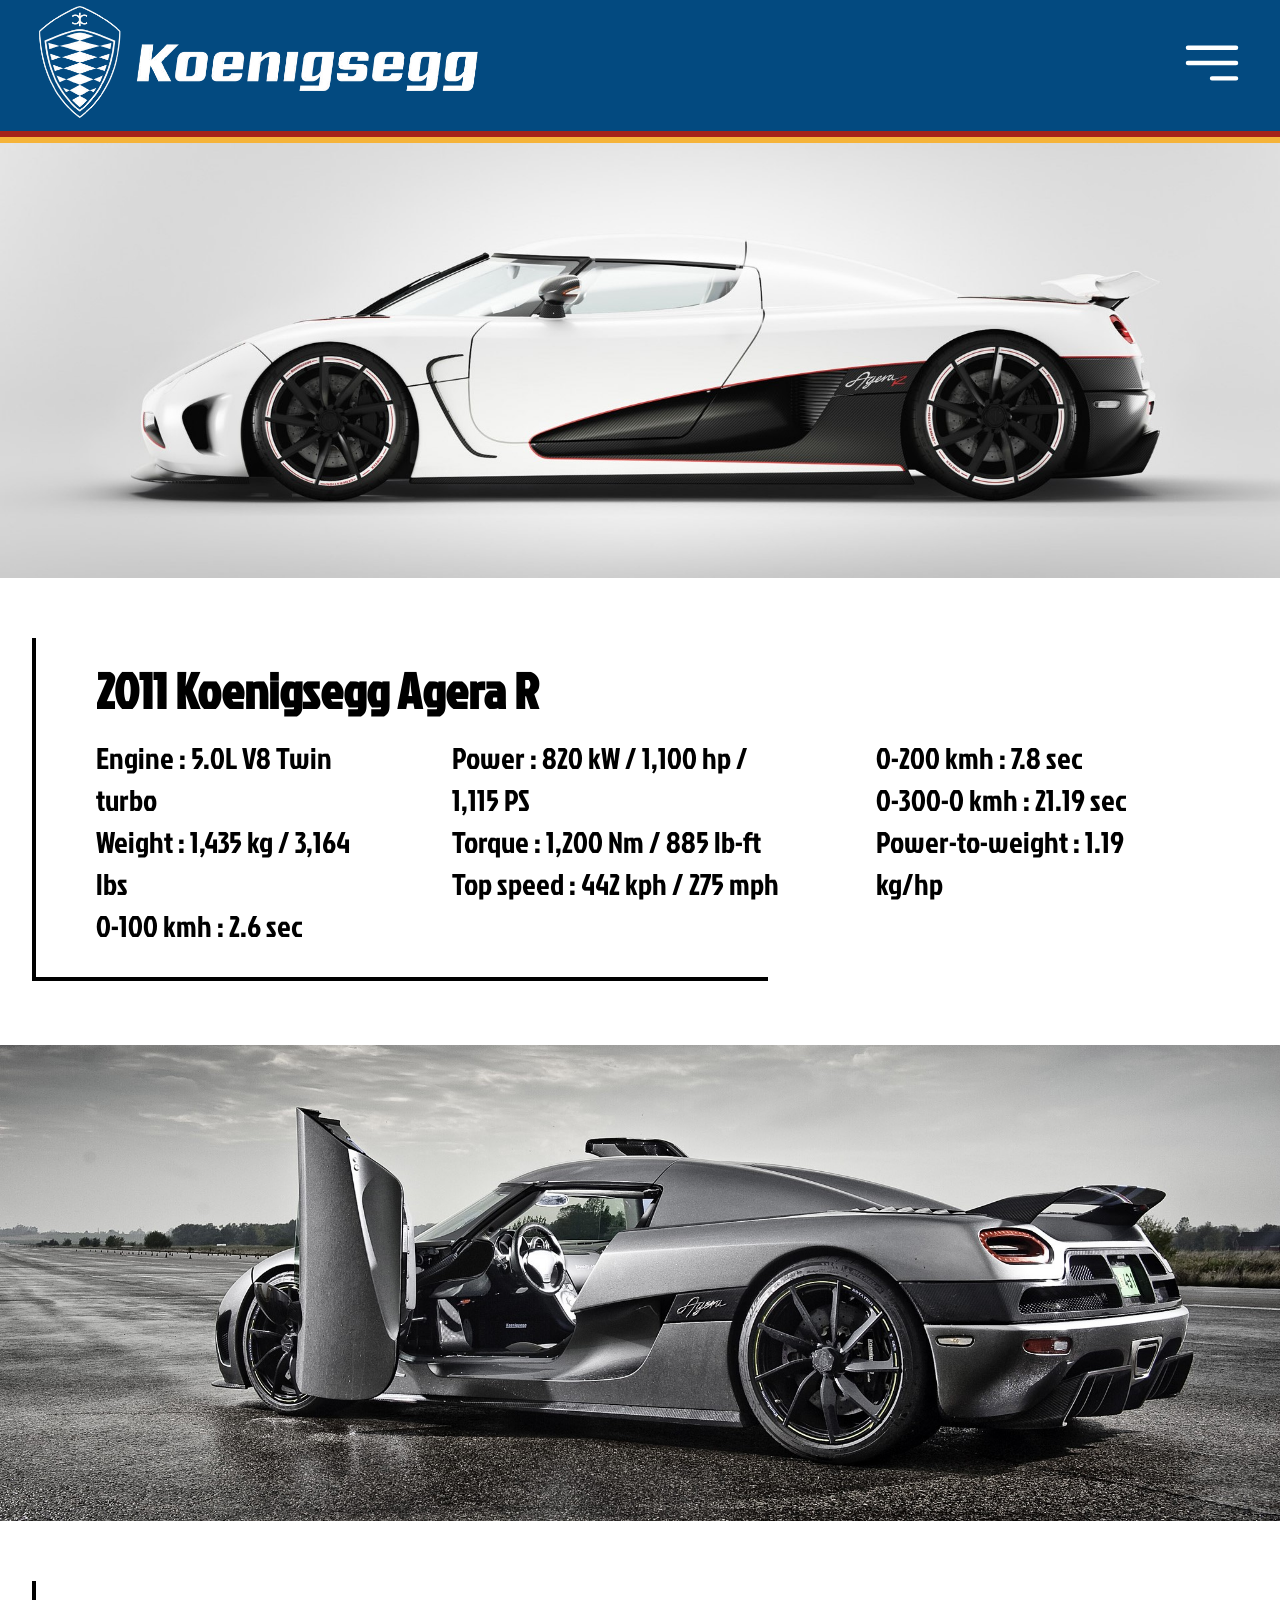
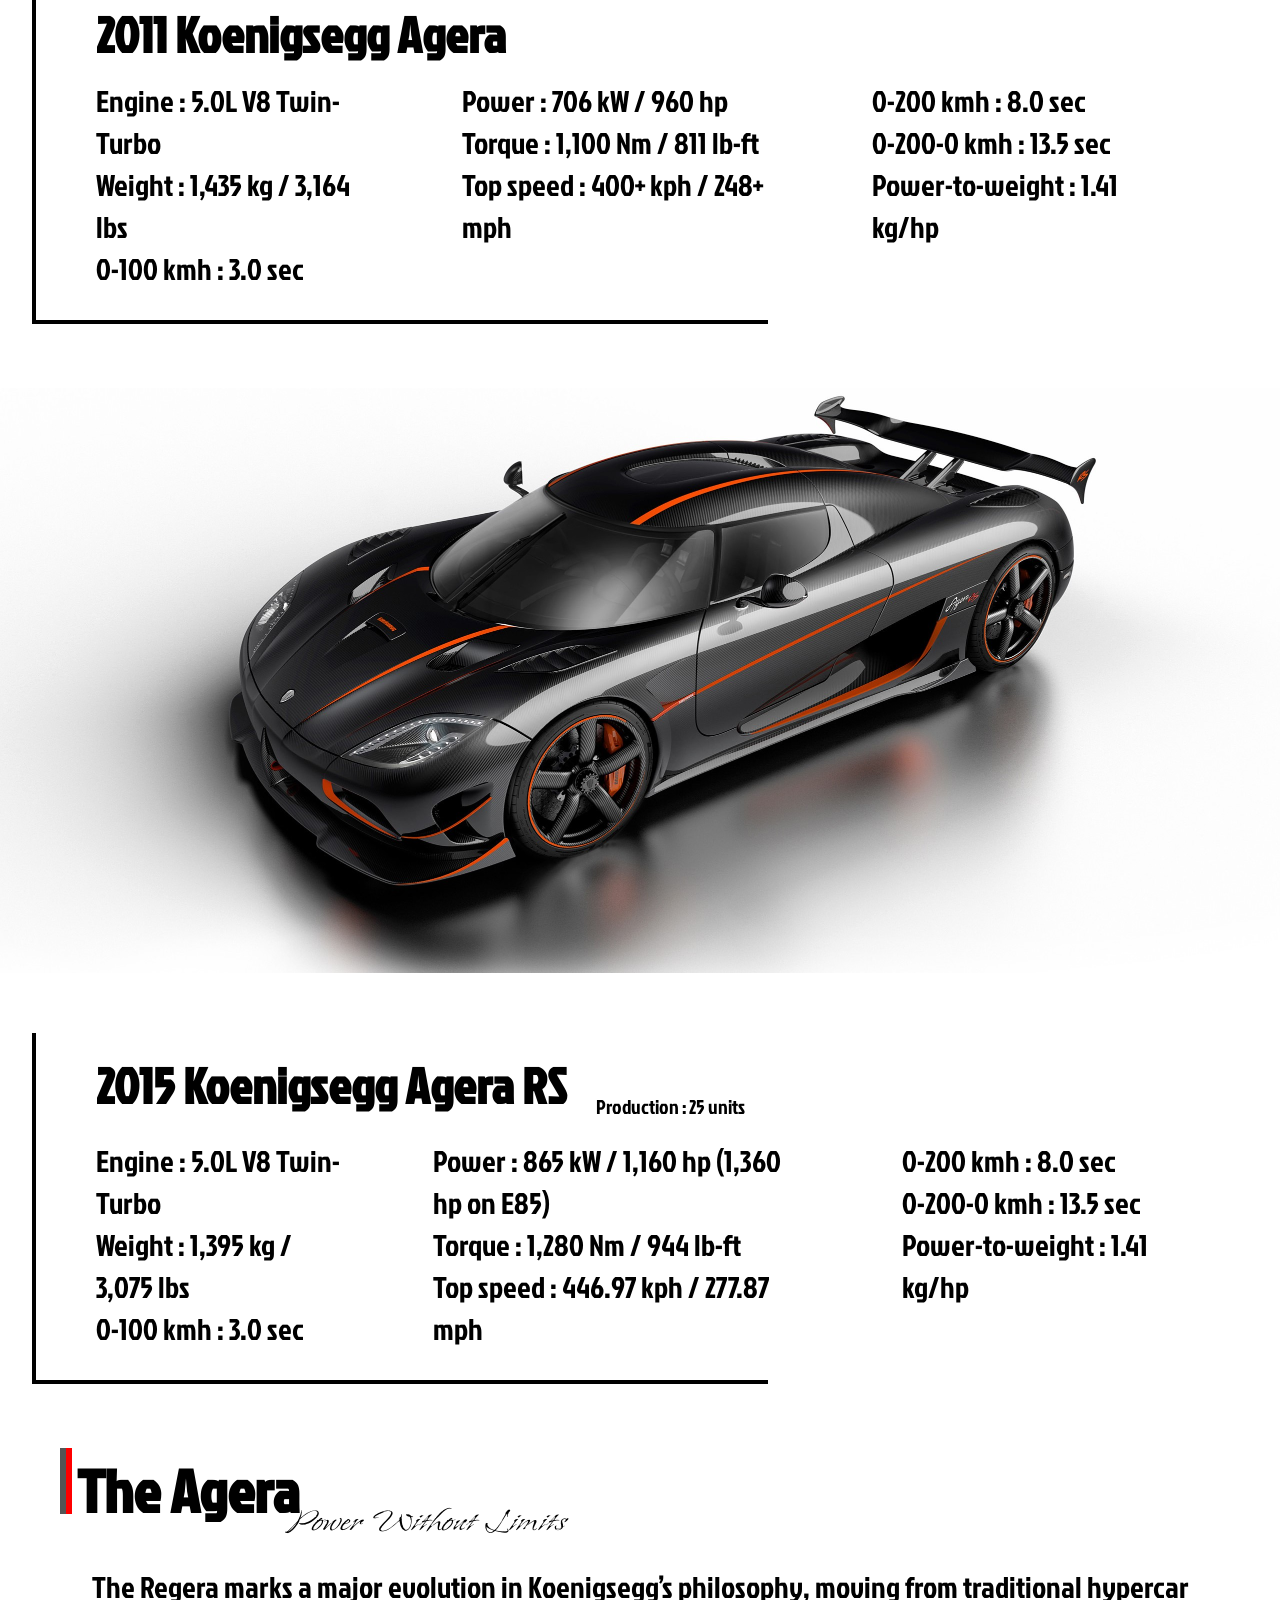
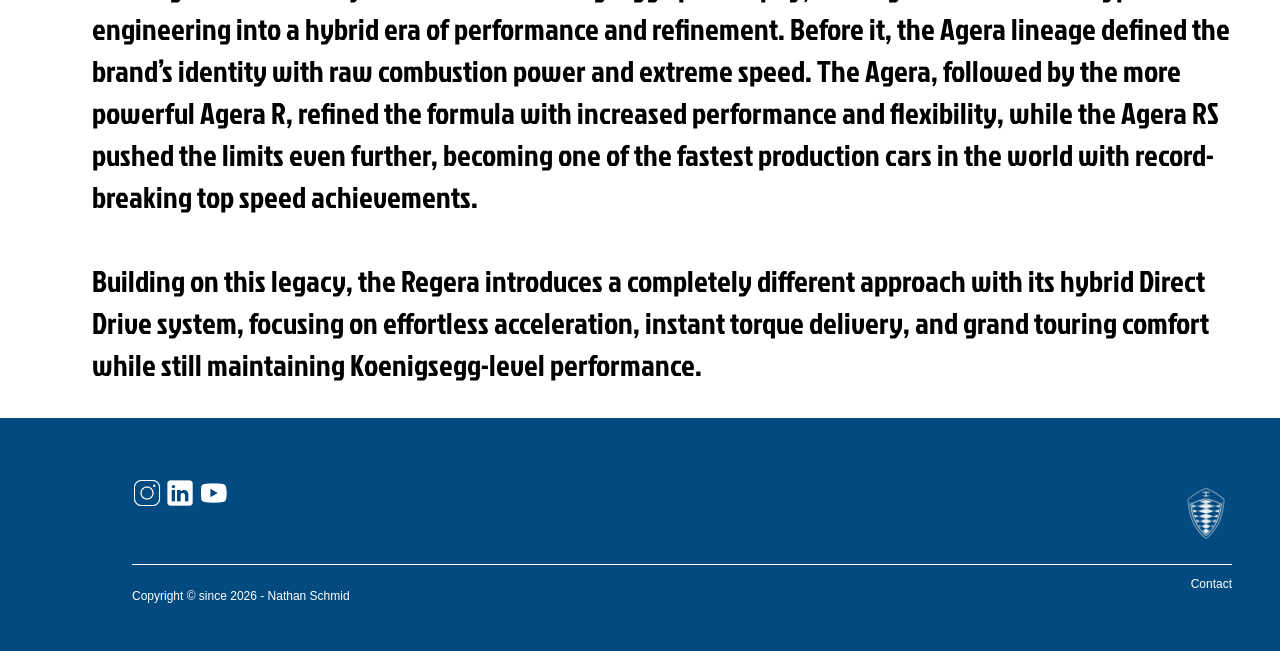
==== agera.html @ d0a0f9b4 "code (html) image change" ====
<!DOCTYPE html>
<html lang="en">
<head>
    <meta charset="UTF-8">
    <meta name="viewport" content="width=device-width, initial-scale=1.0">
    <link rel="stylesheet" href="media/style.css">
    <link href="https://fonts.googleapis.com/css2?family=Jockey+One&display=swap" rel="stylesheet">
    <link href="https://fonts.googleapis.com/css2?family=Island+Moments&display=swap" rel="stylesheet">
    <title>Agera</title>
</head>
<body>
     <header>
    <a href="index.html"><img src="media/img/koenigsegg.png" alt="logo koenigsegg" width="500"></a>
        

        <button popovertarget="menu">
            <svg xmlns="http://www.w3.org/2000/svg" viewBox="0 0 24 24" fill="currentColor" class="size-6">
                <path fill-rule="evenodd" d="M3 6.75A.75.75 0 0 1 3.75 6h16.5a.75.75 0 0 1 0 1.5H3.75A.75.75 0 0 1 3 6.75ZM3 12a.75.75 0 0 1 .75-.75h16.5a.75.75 0 0 1 0 1.5H3.75A.75.75 0 0 1 3 12Zm8.25 5.25a.75.75 0 0 1 .75-.75h8.25a.75.75 0 0 1 0 1.5H12a.75.75 0 0 1-.75-.75Z" clip-rule="evenodd" />
            </svg>
        </button>
        
        <nav popover role="menu" id="menu">
            <button popovertarget="menu" popovertargetaction="hide">
                <svg xmlns="http://w3.org" viewBox="0 0 24 24" width="24" height="24">
                    <path d="M18 6L6 18M6 6l12 12" stroke="white" stroke-width="2" stroke-linecap="round" stroke-linejoin="round"/>
                </svg>

            </button>

            <div>
                <ul class="avantderoulant">
                    <li><a href="index.html">Home</a></li>
                </ul>

                <input type="checkbox" id="check-menu" class="check-menu">
                <label for="check-menu" class="label-menu"> Cars ▼</label>

                <ul class="sous-menu">
                    <li><a class="car" href="jesko.html">Jesko</a></li>
                    <li><a class="car" href="agera.html">Agera</a></li>
                    <li><a class="car" href="regera.html">Regera</a></li>
                    <li><a class="car" href="one1.html">One:1</a></li>
                    <li><a class="car" href="sadairsSpear.html">Sadairs Spear</a></li>
                </ul>
                <ul class="apresderoulant">
                    <li><a href="3">The brand</a></li>
                    <li><a href="contact.html">About us</a></li>
                </ul>
            </div>
           
        </nav>
        <div class="rouge"></div>
        <div class="jaunne"></div>
    </header>

    <main>

    <img src="media/img/2011-Koenigsegg-Agera-R-003-1080.jpg" alt="2011-Koenigsegg-Agera-R" width="100%">

            <div class="description">
                <section class="traits">
                    <div class="traitcoter"></div>
                        <div>
                            <h1>2011 Koenigsegg Agera R</h1>
                            <div class="text">
                                <p>
                                    Engine : 5.0L V8 Twin turbo <br>
                                    Weight : 1,435 kg / 3,164 lbs <br>
                                    0-100 kmh : 2.6 sec
                                </p>
                                <p>
                                    Power : 820 kW / 1,100 hp / 1,115 PS <br>
                                    Torque : 1,200 Nm / 885 lb-ft <br>
                                    Top speed :  442 kph / 275 mph
                                </p>
                                <p>
                                    0-200 kmh : 7.8 sec <br>
                                    0-300-0 kmh : 21.19 sec <br>
                                    Power-to-weight : 1.19 kg/hp
                                </p>
                            </div>
                        </div>
                </section>
                <div class="trait"></div>
            </div>
        <img src="media/img/2011-Koenigsegg-Agera-004-1536.jpg" alt="2011 Koenigsegg Agera" width="100%">
            <div class="description">
                <section class="traits">
                    <div class="traitcoter"></div>
                        <div>
                            <h1>2011 Koenigsegg Agera</h1>
                            <div class="text">
                                <p>
                                    Engine : 5.0L V8 Twin-Turbo <br>
                                    Weight : 1,435 kg / 3,164 lbs <br>
                                    0-100 kmh : 3.0 sec
                                </p>
                                <p>
                                    Power : 706 kW / 960 hp <br>
                                    Torque : 1,100 Nm / 811 lb-ft <br>
                                    Top speed :  400+ kph / 248+ mph
                                </p>
                                <p>
                                    0-200 kmh : 8.0 sec <br>
                                    0-200-0 kmh : 13.5 sec <br>
                                    Power-to-weight : 1.41 kg/hp
                                </p>
                            </div>
                        </div>
                </section>
                <div class="trait"></div>
            </div>

            <img src="media/img/2015-Koenigsegg-Agera-RS-001-1600.jpg" alt="2015 Koenigsegg Agera RS" width="100%">
            <div class="description">
                <section class="traits">
                    <div class="traitcoter"></div>
                        <div>
                            <h1>2015 Koenigsegg Agera RS</h1>
                            <p class="aprestitre" id="ageraapres">Production : 25 units</p>
                            <div class="text">
                                <p>
                                    Engine : 5.0L V8 Twin-Turbo <br>
                                    Weight : 1,395 kg / 3,075 lbs <br>
                                    0-100 kmh : 3.0 sec
                                </p>
                                <p>
                                    Power : 865 kW / 1,160 hp (1,360 hp on E85) <br>
                                    Torque : 1,280 Nm / 944 lb-ft <br>
                                    Top speed :  446.97 kph / 277.87 mph
                                </p>
                                <p>
                                    0-200 kmh : 8.0 sec <br>
                                    0-200-0 kmh : 13.5 sec <br>
                                    Power-to-weight : 1.41 kg/hp
                                </p>
                            </div>
                        </div>
                </section>
                <div class="trait"></div>
            </div>  
    </main>

    <h1 class="titrebas">
    <div class="traitfin" id="noir"></div>
    <div class="traitfin" id="rouge"></div>
        The Agera
    </h1>

    <p class="soustitre" id="sousagera">Power Without Limits</p>
    
    <div class="description">
        <p class="text">
            The Regera marks a major evolution in Koenigsegg’s philosophy, moving from traditional hypercar engineering 
            into a hybrid era of performance and refinement. Before it, the Agera lineage defined the brand’s identity 
            with raw combustion power and extreme speed. The Agera, followed by the more powerful Agera R, refined the 
            formula with increased performance and flexibility, while the Agera RS pushed the limits even further, 
            becoming one of the fastest production cars in the world with record-breaking top speed achievements.

            <br><br>

            Building on this legacy, the Regera introduces a completely different approach with its hybrid Direct Drive 
            system, focusing on effortless acceleration, instant torque delivery, and grand touring comfort while still 
            maintaining Koenigsegg-level performance.
        </p>
    </div>

      <footer>       
        <div class="logofooter">
            <div>
                <a href="https://www.instagram.com/nthn.aa_?igsh=MWwzcHpuMXV5NW5lZg%3D%3D&utm_source=qr"><img src="media/img/instagram.png" alt="instagram" width="30"></a>
                <a href="https://www.linkedin.com/in/nathan-schmid-5030b23a5?utm_source=share&utm_campaign=share_via&utm_content=profile&utm_medium"><img src="media/img/linkedin.png" alt="linkedin" width="30"></a>
                <a href="https://www.youtube.com/@mamanyo-m2x"><img src="media/img/youtube.png" alt="youtube" width="30"></a>
            </div>
            <a href="index.html"><img src="media/img/Koenigsegg-Logo.png" alt="logokoenigsegg" width="100"></a>
        </div>
        <div class="trait"></div>
        <div class="basfooter">
            <p>Copyright © since 2026 - Nathan Schmid</p>
            <a href="contact.html">Contact</a>
        </div>
    </footer>
</body>
</html>
---- media/style.css ----
body{
    margin: 0;
}
header{
    background-color: rgb(3, 74, 128) ;
}

.rouge{
    background-color: rgb(166, 35, 25);
    padding: 0.2em;
}
.jaunne{
    background-color: rgb(245, 179, 57);
    padding: 0.2em;
}

/* menu déroulant */
.check-menu{
display: none;
}

.avantderoulant{
        margin-bottom: 0;
}

.label-menu{
    display: inline-block;
    margin-left: 1.6em;
    color: white;
    cursor: pointer;
    font-size: 1.5rem;
    text-decoration: none;
    color: white;
}

.sous-menu{
    display: none;
    list-style: none;
    padding: 0;
    margin-top: 0;
    margin-left:2.5em ;
    margin-bottom: 0;
}

.check-menu:checked ~ .sous-menu {
  display: block;
}

.apresderoulant{
    margin-top: 0;
}

/* menu burger */
button{
    background: none;
    border: none;
    float: right;
    margin: 2em;
    cursor: pointer;

    svg{
        color: white;
        width: 70px;
        height: 70px;
    }
}

nav{
    font-family: Arial, Helvetica, sans-serif;
    width: 10%;
    left: auto;
    bottom: auto;
    background-color: rgb(3, 74, 128) ;
    border: none;
    height: 100vh;
    translate: 100% 0 ;
    transition: translate 0.5s, display 0.5s ease-out allow-discrete;

    &:popover-open{
        translate: 0 0;

        @starting-style{
            translate: 100% 0;
        }
    }

    ul{
        list-style-type: none;
        margin-top: 7em; ;

        li{
            padding: .5em 0;

            a{
                font-size: 1.5rem;
                text-decoration: none;
                color: white;
            }
            .car{
                font-size: 15px;
            }
        }
    }
}

/* partie description des voitures */

.description{
margin: 2em;
border-radius: 1em;
font-family: 'Jockey One', sans-serif ;
    
    .traits{
        display: flex;
    }
    .trait{
        padding: 2px;
        background-color: black;
        margin-bottom: 4em;
        margin-right: 30em;
    }
    .traitcoter{
        background-color: black;
        padding: 2px;
        margin-top: 1.5em;
    }
    h1{
        font-size: 50px;
        margin-left: 1.2em;
    }
    .aprestitre{
        margin-top: -3.5em;
        padding-bottom: 1.5em;
        font-size: 20px;
    }
    #ageraapres{
        padding-left: 28em;
    }
    #regeraapres{
    padding-left: 27em;
    }
    #sadairapres{
    padding-left: 32em;
    }
    #oneapres{
        padding-left: 25em;
    }
    .text{
        font-size:30px;
        margin-top: -2em;
        margin-left: 2em;
        display: flex;
        p{
            margin-right: 3em;
        }
    }
}
.titrebas{
    font-family: 'Jockey One', sans-serif ;
    font-size: 60px;
    margin-left: 1em;
    display: flex;

    .traitfin{
        padding: 3px;
        margin-bottom: 0.3em;
    }

    #jaunne{
        background-color: rgb(250, 213, 100);
    }
    
    #bleu{
        background-color: rgb(11, 116, 207);
        margin-right: 5px;
    }
    #noir{
        background-color: rgb(85, 85, 85);
    }
    #rouge{
        background-color: red;
        margin-right: 5px;
    }
    #bleuclair{
    background-color: #1c407a; 
    }
    #gris{
        background-color: #d8d8d8;
        margin-right: 5px;
    }
    #brun{
        background-color: #5A2E1F;
    }
    #orange{
        background-color: rgb(255, 126, 20);
    }
}
.soustitre{
    font-family: 'Island Moments', cursive;
    font-size: 40px;
    font-style: italic;
    margin-top: -1.8em;
    padding-bottom: 1em;
}
#sousjesko{
    margin-left: 6.8em;
}
#sousagera{
    margin-left: 7.2em;
}
#sousregera{
    margin-left: 7.9em;
}
#soussadair{
    margin-left: 11.45em;
}
#sousone{
    margin-left: 7em;
}


/* footer */

footer{
    background-color: rgb(3, 74, 128) ;
    color: white;
    font-family: Arial, Helvetica, sans-serif;
    font-size: 12px;
    padding-bottom: 3em;
    
    .logofooter{
        display: flex;
        justify-content: space-between;
        padding: 1em;
        margin-left: 10em;
        margin-right: 1em;
        padding-top: 5em;
    }

    .trait{
        background-color: white;
        padding: 0.5px;
        margin-left: 11em;
        margin-right: 4em;
        margin-bottom: 1em;
    }
    .basfooter{
        display: flex;
        justify-content: space-between;
        margin-left: 11em;
        margin-right: 4em;
        a{
            text-decoration: none;
            color: white;
        }
    }
}

/* responsive pour le header et le footer */

@media (max-width:393px ){

    header{
        img{
            width: 50%;
        }
    }
    button{
    margin: 1em;
    svg{
        width: 30px;
        height: 30px;
    }
    }

    .rouge{
    padding: 0.1em;
    }
    .jaunne{
    padding: 0.1em;
    }  

    nav{
        width: 50%;
        height: 100%;
        text-align: start;
        ul{
            margin-top: 1em; ;

            li{
                padding: 0em;

                a{
                    font-size: 20px;
                }
                .car{
                    font-size: 13px;
                }
            }
        }
    }

    footer{
    font-size: 12px;
    padding-bottom: 1em;
    .logofooter{

        padding: 1em;
        margin-left: 2em;
        margin-right: 0em;
        padding-top: 2em;
    }
    .trait{
        padding: 0.5px;
        margin-left: 3em;
        margin-right: 3em;
        margin-bottom: 1em;
    }
    .basfooter{
        margin-left: 3em;
        margin-right: 3em;
    }
    }   
}

/* responsive pour la partie voitures */

@media (max-width:393px ){


    .description{
        margin: 1em;
        border-radius: 1em;
            .traits{
                display: flex;
            }
            .trait{
                padding: 0px;
                margin-bottom: 2em;
                margin-right: 1em;
            }
            .traitcoter{
                background-color: rgb(0, 0, 0);
                padding: 0px;
            }
            h1{
                font-size: 15px;
                margin-left: 1.2em;
                margin-bottom: 0;
            }
            .aprestitre{
                padding-left: 15em;
                margin-top: -1.6em;
                padding-bottom: 1.5em;
                font-size: 11px;
            }
            #ageraapres{
                padding-left: 16em;
            }
            #regeraapres{
                padding-left: 15em;
            }
            #sadairapres{
                padding-left: 18em;
            }
            #oneapres{
                padding-left: 15em;
            }
            .text{
                font-size:12px;
                margin-top: 0em;
                margin-left: 0em;
                display: flex;
                flex-direction: column;
                p{
                    margin-right: 0em;
                    padding-left: 1.4em;
                    margin-bottom: 0em;
                }
            }
    }

    .titrebas{
        font-size: 25px;
        margin-left: 1em;
        display: flex;

        .jaunne{
            background-color: rgb(250, 213, 100);
            padding: 3px;
            margin-bottom: 0.3em;
        }
        
        .bleu{
            padding: 3px;
            background-color: rgb(11, 116, 207);
            margin-right: 5px;
            margin-bottom: 0.3em;
        }
    }
    .soustitre{
        font-family: 'Island Moments', cursive;
        font-size: 20px;
        margin-left: 6.7em;
        margin-top: -1.7em;
        padding-bottom: 0em;
    }
    #sousjesko{
    margin-left: 6.2em;
    }
    #sousagera{
        margin-left: 6.6em;
    }
    #sousregera{
        margin-left: 7.3em;
    }
    #soussadair{
        margin-left: 10em;
    }
    #sousone{
    margin-left: 6.5em;
}

}
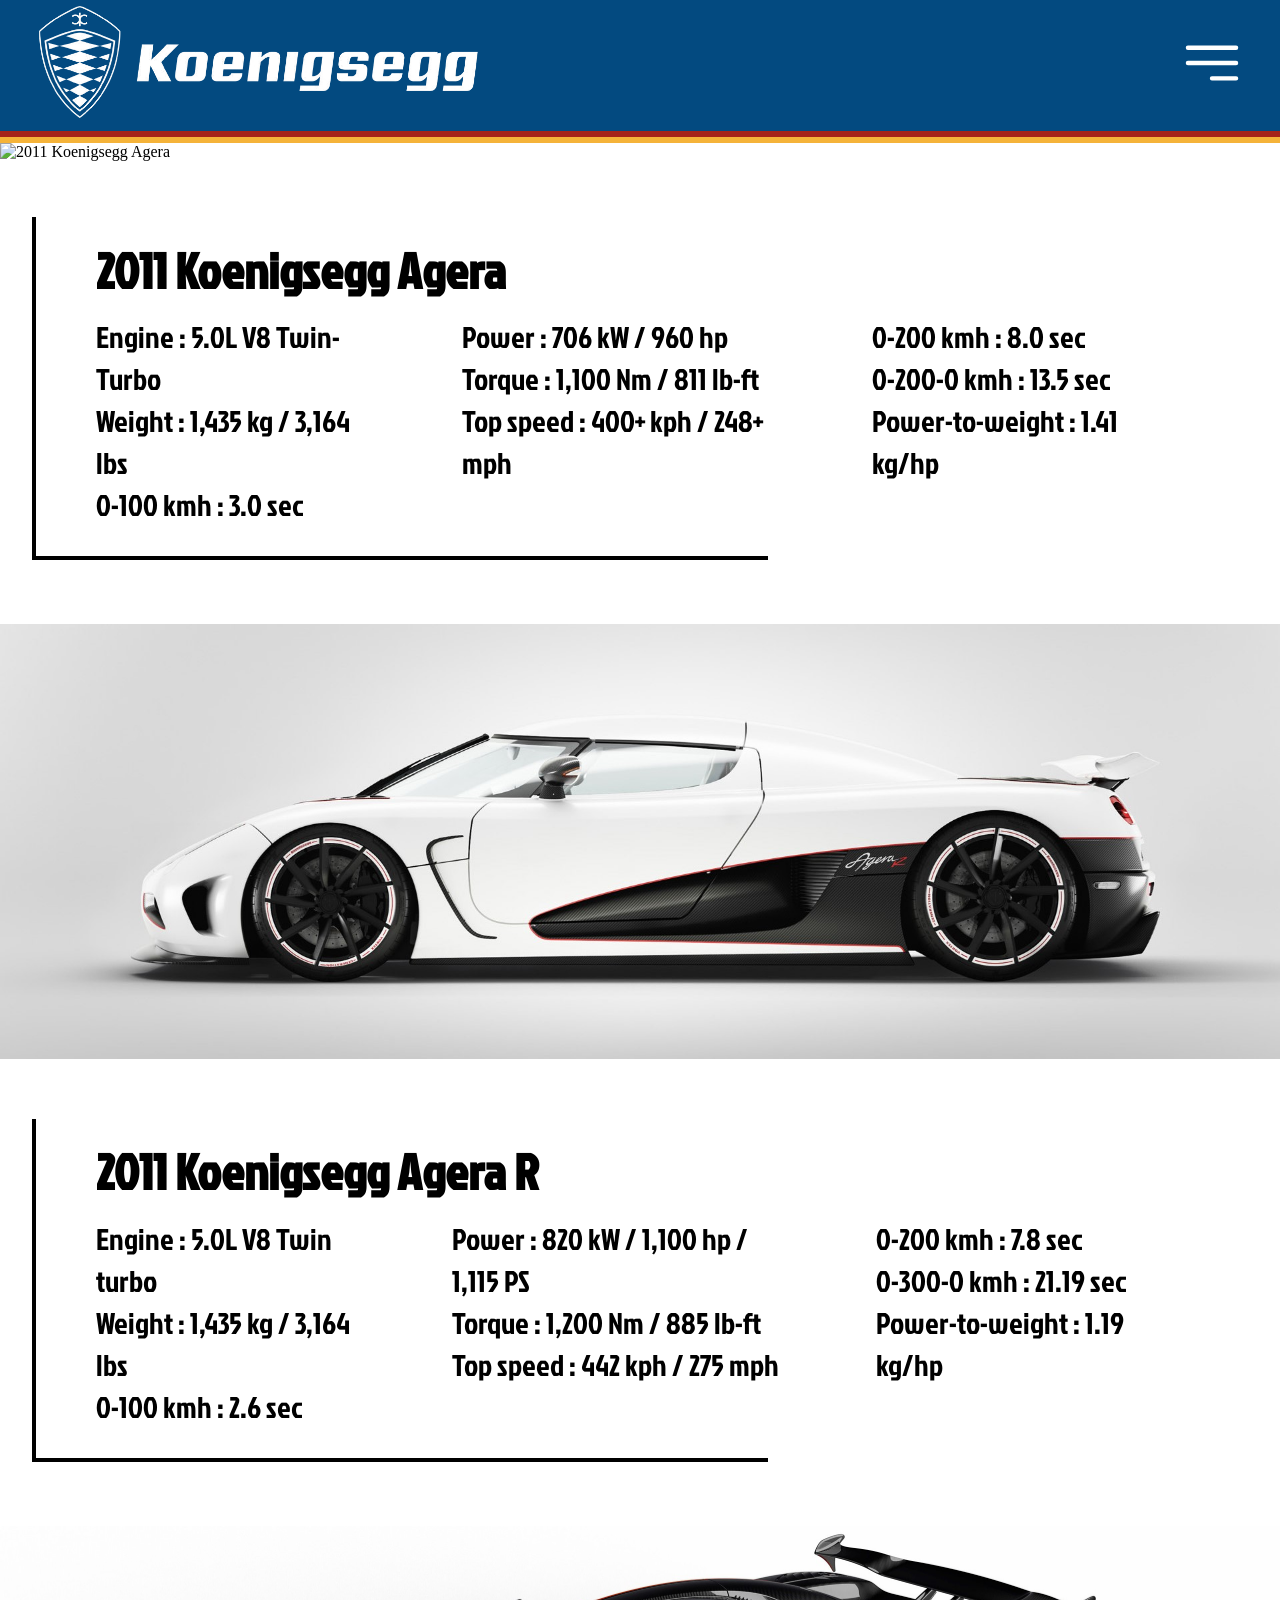
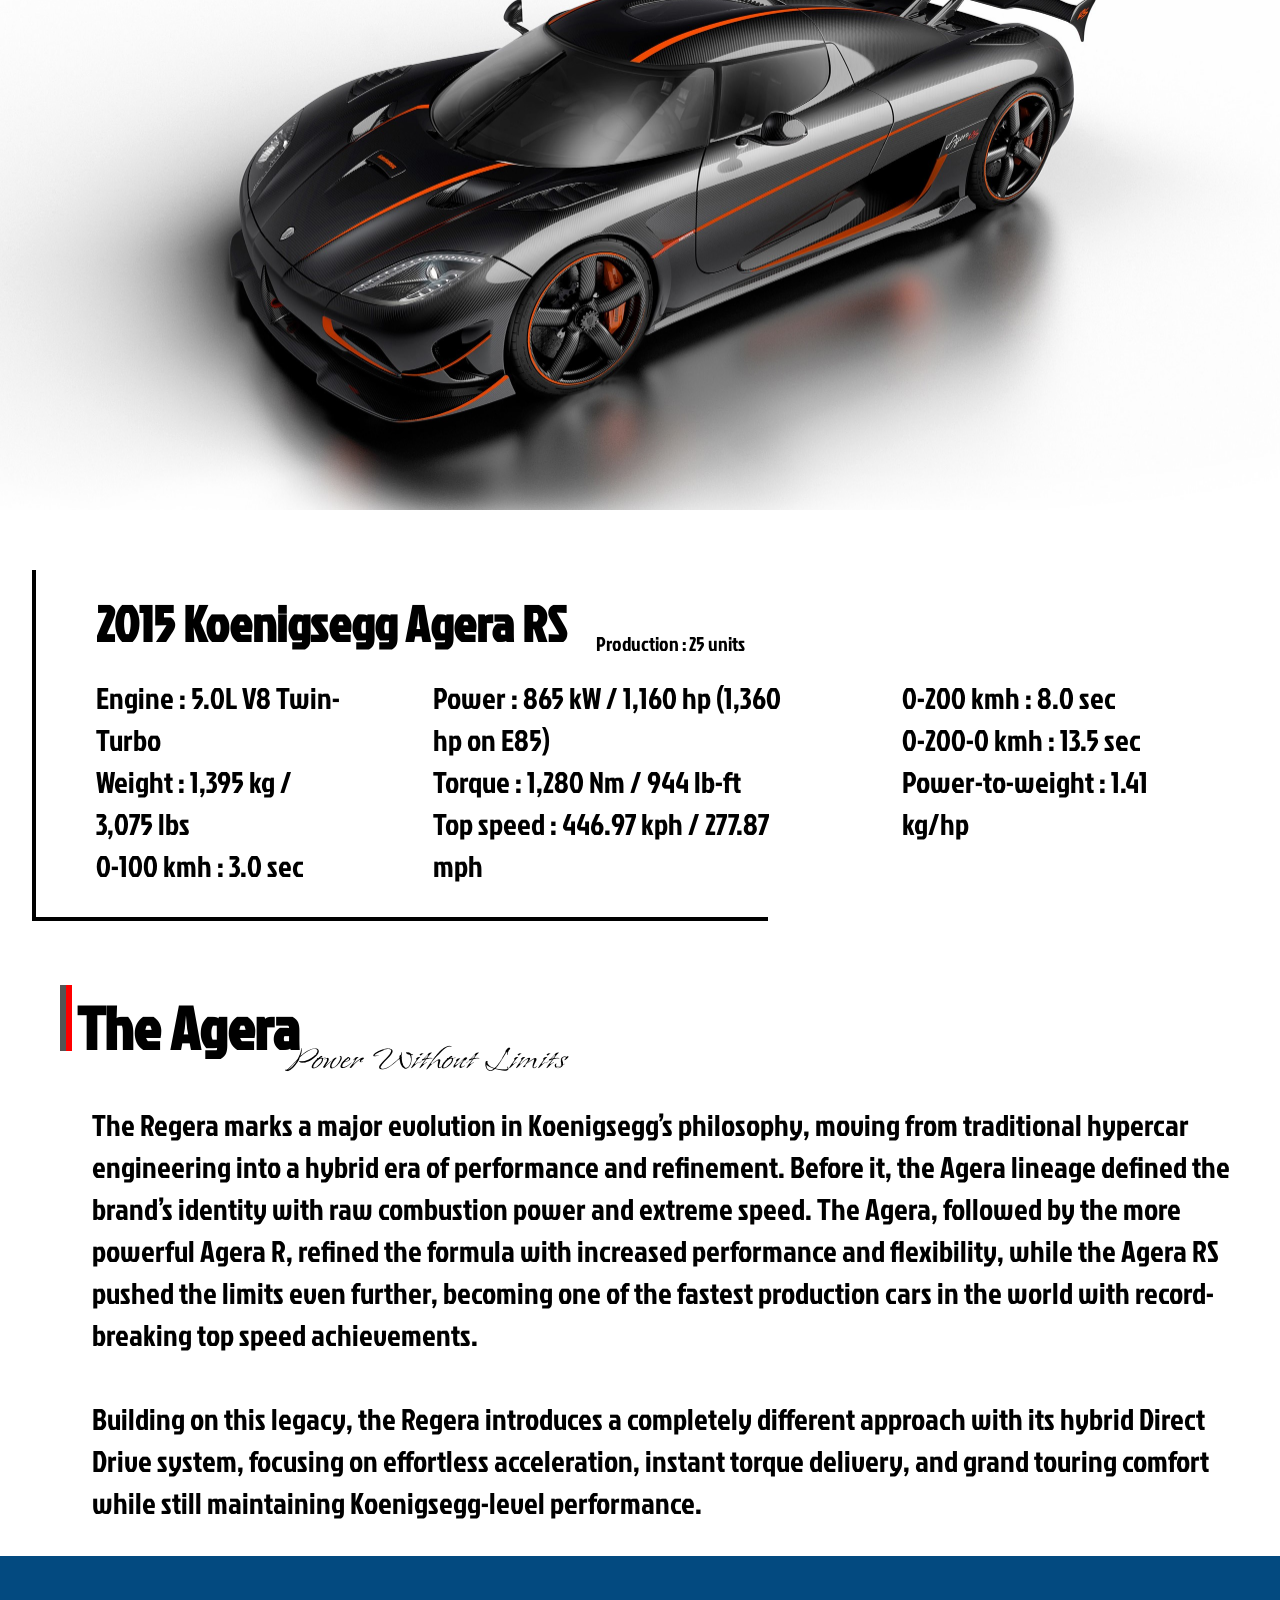
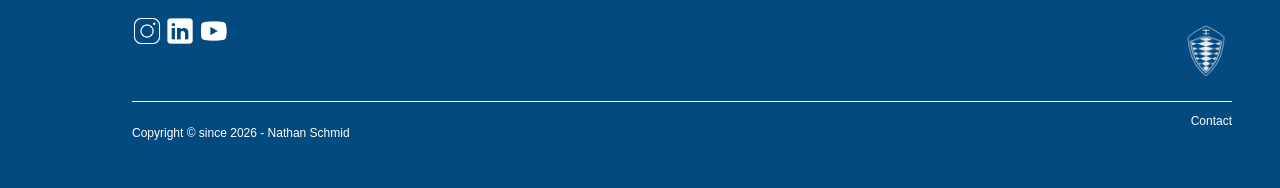
==== commit f6e0b53f: "media (image) upload image" ====
--- a/agera.html
+++ b/agera.html
@@ -6,7 +6,8 @@
     <link rel="stylesheet" href="media/style.css">
     <link href="https://fonts.googleapis.com/css2?family=Jockey+One&display=swap" rel="stylesheet">
     <link href="https://fonts.googleapis.com/css2?family=Island+Moments&display=swap" rel="stylesheet">
-    <title>Agera</title>
+    <link rel="icon" href="media/img/phantom.jpg" >
+    <title>Koenigsegg - Agera</title>
 </head>
 <body>
      <header>
@@ -43,8 +44,9 @@
                     <li><a class="car" href="sadairsSpear.html">Sadairs Spear</a></li>
                 </ul>
                 <ul class="apresderoulant">
-                    <li><a href="3">The brand</a></li>
-                    <li><a href="contact.html">About us</a></li>
+                    <li><a href="brand.html">History</a></li>
+                    <li><a href="contact.html">Contact</a></li>
+                    <li><a href="me.html">About me</a></li>
                 </ul>
             </div>
            
@@ -54,6 +56,36 @@
     </header>
 
     <main>
+
+
+
+        <img src="media/img/AGERA.png" alt="2011 Koenigsegg Agera" width="100%">
+            <div class="description">
+                <section class="traits">
+                    <div class="traitcoter"></div>
+                        <div>
+                            <h1>2011 Koenigsegg Agera</h1>
+                            <div class="text">
+                                <p>
+                                    Engine : 5.0L V8 Twin-Turbo <br>
+                                    Weight : 1,435 kg / 3,164 lbs <br>
+                                    0-100 kmh : 3.0 sec
+                                </p>
+                                <p>
+                                    Power : 706 kW / 960 hp <br>
+                                    Torque : 1,100 Nm / 811 lb-ft <br>
+                                    Top speed :  400+ kph / 248+ mph
+                                </p>
+                                <p>
+                                    0-200 kmh : 8.0 sec <br>
+                                    0-200-0 kmh : 13.5 sec <br>
+                                    Power-to-weight : 1.41 kg/hp
+                                </p>
+                            </div>
+                        </div>
+                </section>
+                <div class="trait"></div>
+            </div>
 
     <img src="media/img/2011-Koenigsegg-Agera-R-003-1080.jpg" alt="2011-Koenigsegg-Agera-R" width="100%">
 
@@ -77,33 +109,6 @@
                                     0-200 kmh : 7.8 sec <br>
                                     0-300-0 kmh : 21.19 sec <br>
                                     Power-to-weight : 1.19 kg/hp
-                                </p>
-                            </div>
-                        </div>
-                </section>
-                <div class="trait"></div>
-            </div>
-        <img src="media/img/2011-Koenigsegg-Agera-004-1536.jpg" alt="2011 Koenigsegg Agera" width="100%">
-            <div class="description">
-                <section class="traits">
-                    <div class="traitcoter"></div>
-                        <div>
-                            <h1>2011 Koenigsegg Agera</h1>
-                            <div class="text">
-                                <p>
-                                    Engine : 5.0L V8 Twin-Turbo <br>
-                                    Weight : 1,435 kg / 3,164 lbs <br>
-                                    0-100 kmh : 3.0 sec
-                                </p>
-                                <p>
-                                    Power : 706 kW / 960 hp <br>
-                                    Torque : 1,100 Nm / 811 lb-ft <br>
-                                    Top speed :  400+ kph / 248+ mph
-                                </p>
-                                <p>
-                                    0-200 kmh : 8.0 sec <br>
-                                    0-200-0 kmh : 13.5 sec <br>
-                                    Power-to-weight : 1.41 kg/hp
                                 </p>
                             </div>
                         </div>
--- a/media/style.css
+++ b/media/style.css
@@ -20,7 +20,7 @@
 }
 
 .avantderoulant{
-        margin-bottom: 0;
+        margin-bottom: 0.2em;
 }
 
 .label-menu{
@@ -28,7 +28,7 @@
     margin-left: 1.6em;
     color: white;
     cursor: pointer;
-    font-size: 1.5rem;
+    font-size: clamp(14px, 1.5vw, 24px);
     text-decoration: none;
     color: white;
 }
@@ -47,7 +47,7 @@
 }
 
 .apresderoulant{
-    margin-top: 0;
+    margin-top: 0.2em;
 }
 
 /* menu burger */
@@ -89,10 +89,10 @@
         margin-top: 7em; ;
 
         li{
-            padding: .5em 0;
+            padding: 0.2em 0;
 
             a{
-                font-size: 1.5rem;
+                font-size: clamp(14px, 1.5vw, 24px);
                 text-decoration: none;
                 color: white;
             }
@@ -125,13 +125,13 @@
         margin-top: 1.5em;
     }
     h1{
-        font-size: 50px;
+        font-size: clamp(20px, 4vw, 50px);
         margin-left: 1.2em;
     }
     .aprestitre{
         margin-top: -3.5em;
         padding-bottom: 1.5em;
-        font-size: 20px;
+        font-size: clamp(11px, 1.8vw, 20px);
     }
     #ageraapres{
         padding-left: 28em;
@@ -146,7 +146,7 @@
         padding-left: 25em;
     }
     .text{
-        font-size:30px;
+        font-size: clamp(14px, 2.5vw, 30px);
         margin-top: -2em;
         margin-left: 2em;
         display: flex;
@@ -157,7 +157,7 @@
 }
 .titrebas{
     font-family: 'Jockey One', sans-serif ;
-    font-size: 60px;
+    font-size: clamp(25px, 5vw, 60px);
     margin-left: 1em;
     display: flex;
 
@@ -197,7 +197,7 @@
 }
 .soustitre{
     font-family: 'Island Moments', cursive;
-    font-size: 40px;
+    font-size: clamp(18px, 3.5vw, 40px);
     font-style: italic;
     margin-top: -1.8em;
     padding-bottom: 1em;
@@ -258,7 +258,7 @@
 
 /* responsive pour le header et le footer */
 
-@media (max-width:393px ){
+@media (max-width:400px ){
 
     header{
         img{
@@ -280,8 +280,12 @@
     padding: 0.1em;
     }  
 
+    .label-menu{
+    margin-left: 2.8em;
+}
+
     nav{
-        width: 50%;
+        width: 30%;
         height: 100%;
         text-align: start;
         ul{
@@ -291,17 +295,16 @@
                 padding: 0em;
 
                 a{
-                    font-size: 20px;
+                    font-size: clamp(11px, 1.8vw, 20px);
                 }
                 .car{
-                    font-size: 13px;
+                    font-size: 11px;
                 }
             }
         }
     }
 
     footer{
-    font-size: 12px;
     padding-bottom: 1em;
     .logofooter{
 
@@ -325,7 +328,7 @@
 
 /* responsive pour la partie voitures */
 
-@media (max-width:393px ){
+@media (max-width:400px ){
 
 
     .description{
@@ -344,7 +347,6 @@
                 padding: 0px;
             }
             h1{
-                font-size: 15px;
                 margin-left: 1.2em;
                 margin-bottom: 0;
             }
@@ -352,22 +354,20 @@
                 padding-left: 15em;
                 margin-top: -1.6em;
                 padding-bottom: 1.5em;
-                font-size: 11px;
             }
             #ageraapres{
-                padding-left: 16em;
+                padding-left: 21em;
             }
             #regeraapres{
-                padding-left: 15em;
+                padding-left: 20em;
             }
             #sadairapres{
-                padding-left: 18em;
+                padding-left: 24em;
             }
             #oneapres{
-                padding-left: 15em;
+                padding-left: 19em;
             }
             .text{
-                font-size:12px;
                 margin-top: 0em;
                 margin-left: 0em;
                 display: flex;
@@ -381,7 +381,6 @@
     }
 
     .titrebas{
-        font-size: 25px;
         margin-left: 1em;
         display: flex;
 
@@ -400,25 +399,24 @@
     }
     .soustitre{
         font-family: 'Island Moments', cursive;
-        font-size: 20px;
         margin-left: 6.7em;
         margin-top: -1.7em;
         padding-bottom: 0em;
     }
     #sousjesko{
-    margin-left: 6.2em;
+    margin-left: 6.7em;
     }
     #sousagera{
-        margin-left: 6.6em;
+        margin-left: 7.3em;
     }
     #sousregera{
-        margin-left: 7.3em;
+        margin-left: 8em;
     }
     #soussadair{
-        margin-left: 10em;
+        margin-left: 11.2em;
     }
     #sousone{
-    margin-left: 6.5em;
+    margin-left: 7em;
 }
 
 }
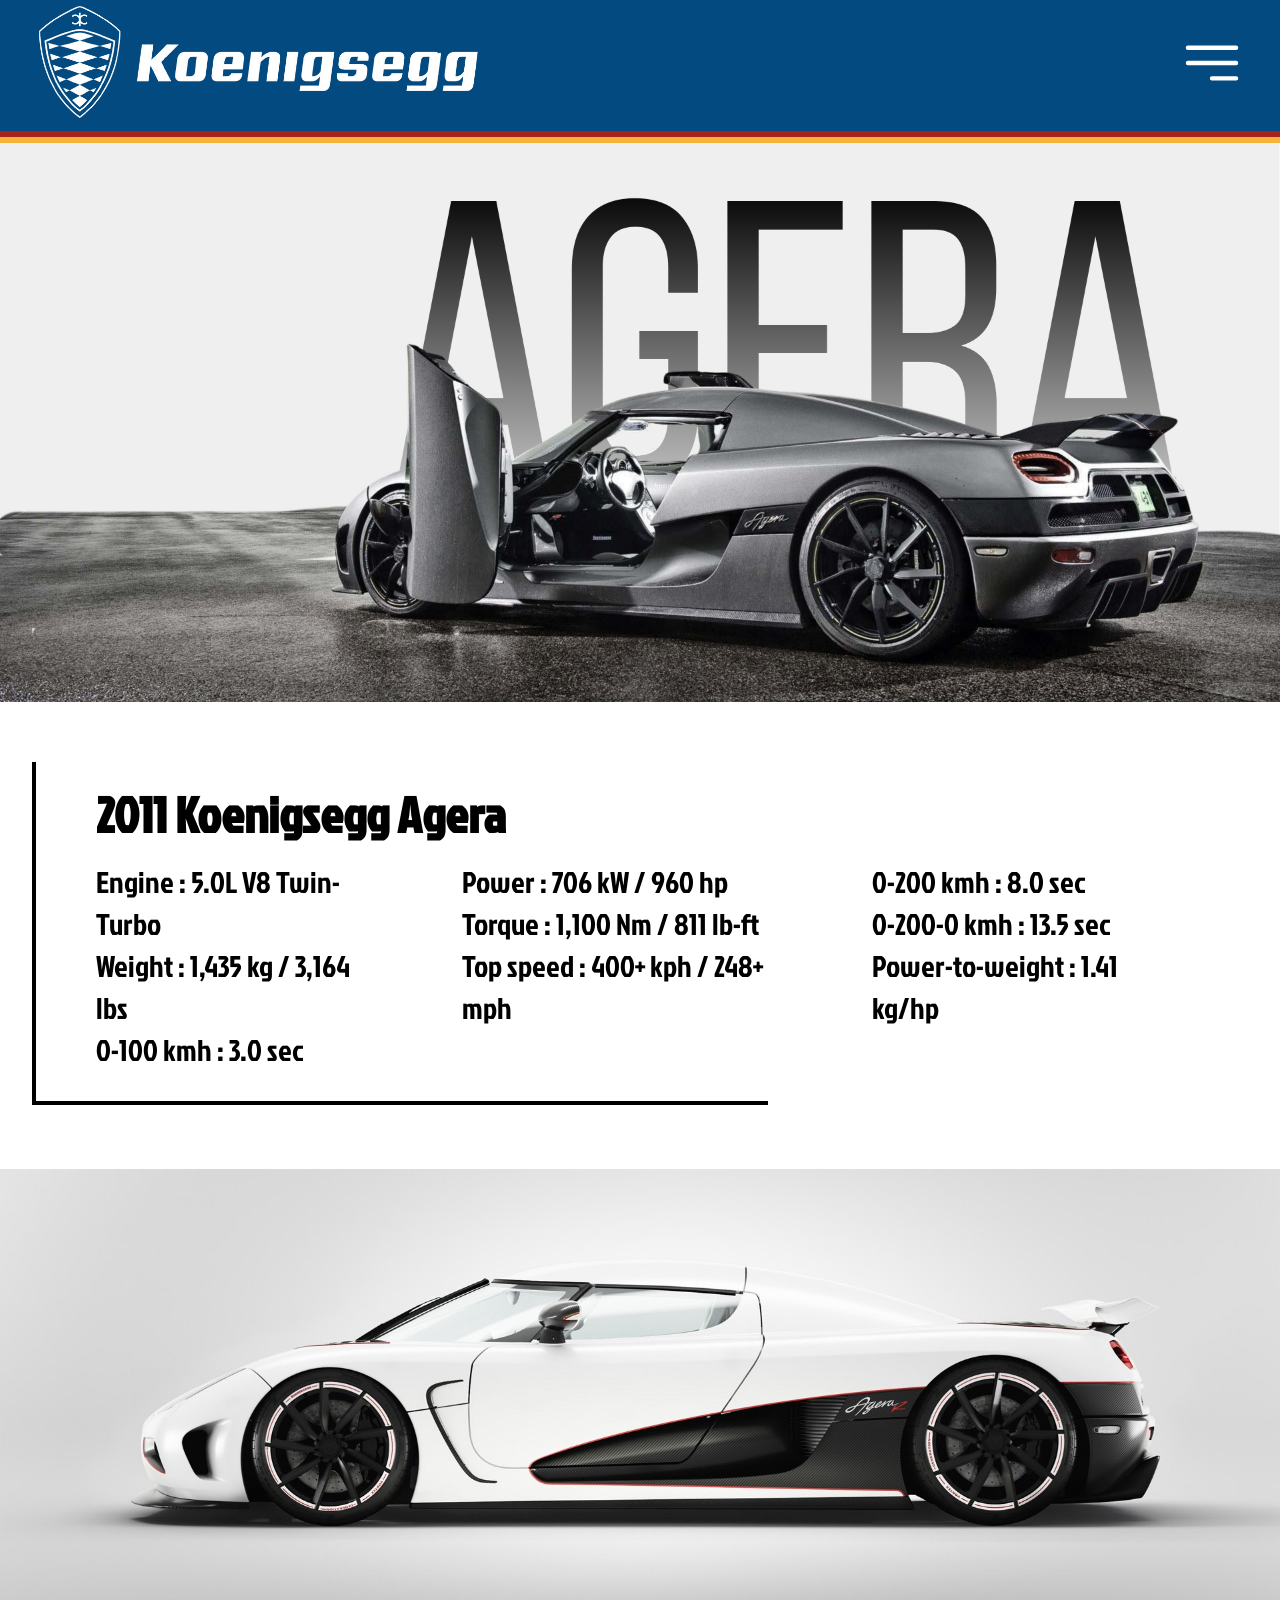
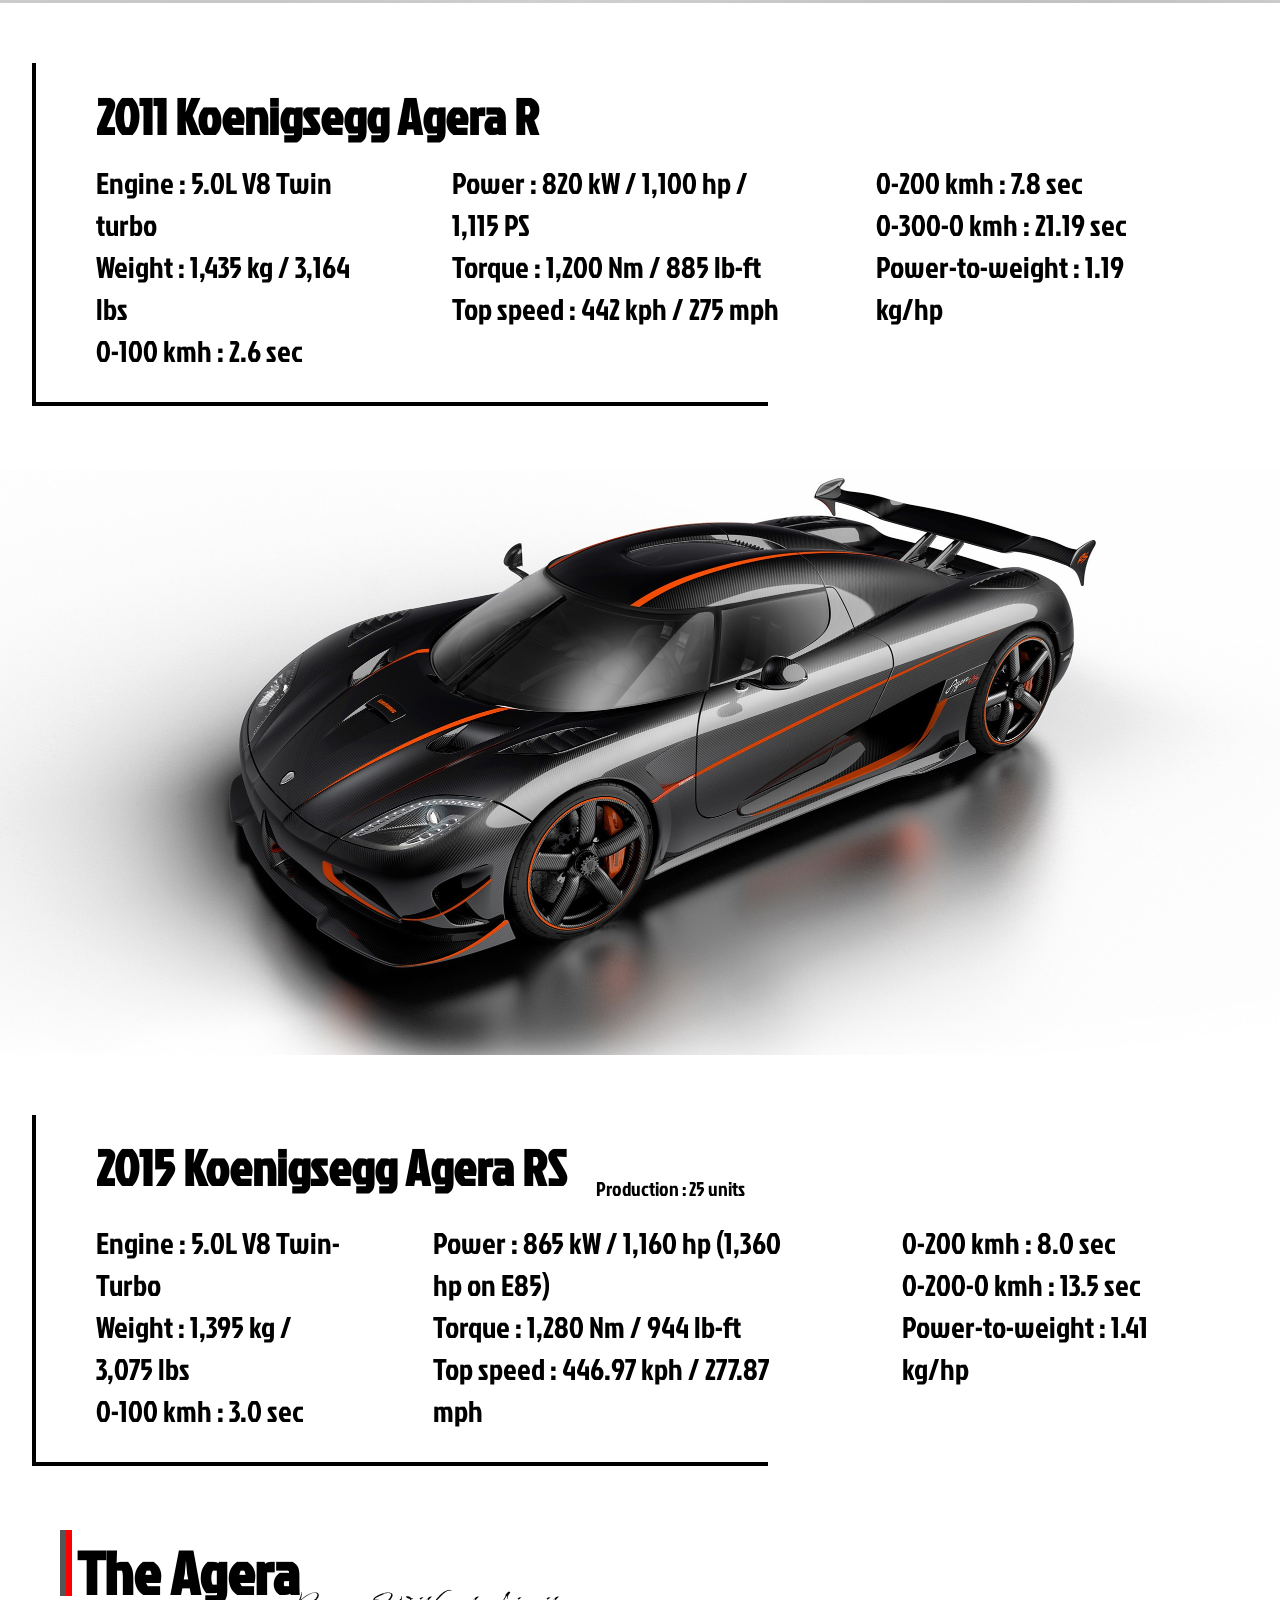
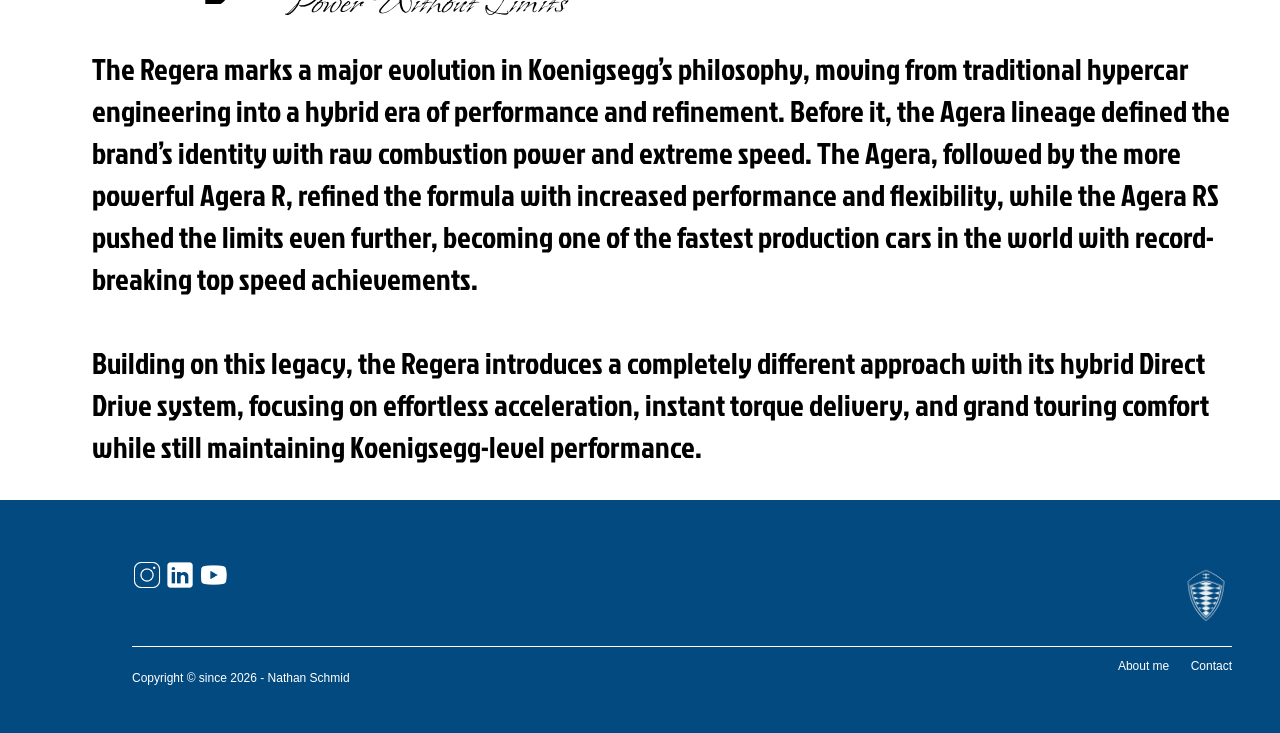
==== commit f24e1a75: "code (css, html) update some new code" ====
--- a/agera.html
+++ b/agera.html
@@ -36,13 +36,15 @@
                 <input type="checkbox" id="check-menu" class="check-menu">
                 <label for="check-menu" class="label-menu"> Cars ▼</label>
 
-                <ul class="sous-menu">
-                    <li><a class="car" href="jesko.html">Jesko</a></li>
-                    <li><a class="car" href="agera.html">Agera</a></li>
-                    <li><a class="car" href="regera.html">Regera</a></li>
-                    <li><a class="car" href="one1.html">One:1</a></li>
-                    <li><a class="car" href="sadairsSpear.html">Sadairs Spear</a></li>
-                </ul>
+                <div class="sous-menu-wrapper">
+                    <ul class="sous-menu">
+                        <li><a class="car" href="jesko.html">Jesko</a></li>
+                        <li><a class="car" href="agera.html">Agera</a></li>
+                        <li><a class="car" href="regera.html">Regera</a></li>
+                        <li><a class="car" href="one1.html">One:1</a></li>
+                        <li><a class="car" href="sadairsSpear.html">Sadairs Spear</a></li>
+                    </ul>
+                </div>
                 <ul class="apresderoulant">
                     <li><a href="brand.html">History</a></li>
                     <li><a href="contact.html">Contact</a></li>
@@ -57,9 +59,7 @@
 
     <main>
 
-
-
-        <img src="media/img/AGERA.png" alt="2011 Koenigsegg Agera" width="100%">
+        <img src="media/img/AGERA1.png" alt="2011 Koenigsegg Agera" width="100%">
             <div class="description">
                 <section class="traits">
                     <div class="traitcoter"></div>
@@ -182,7 +182,10 @@
         <div class="trait"></div>
         <div class="basfooter">
             <p>Copyright © since 2026 - Nathan Schmid</p>
-            <a href="contact.html">Contact</a>
+             <section>
+                <a href="me.html">About me</a>
+                <a href="contact.html">Contact</a>
+            </section>
         </div>
     </footer>
 </body>
--- a/media/style.css
+++ b/media/style.css
@@ -3,6 +3,7 @@
 }
 header{
     background-color: rgb(3, 74, 128) ;
+
 }
 
 .rouge{
@@ -15,39 +16,48 @@
 }
 
 /* menu déroulant */
-.check-menu{
-display: none;
-}
-
-.avantderoulant{
-        margin-bottom: 0.2em;
-}
-
-.label-menu{
-    display: inline-block;
-    margin-left: 1.6em;
-    color: white;
-    cursor: pointer;
-    font-size: clamp(14px, 1.5vw, 24px);
-    text-decoration: none;
-    color: white;
-}
-
-.sous-menu{
-    display: none;
-    list-style: none;
-    padding: 0;
-    margin-top: 0;
-    margin-left:2.5em ;
-    margin-bottom: 0;
-}
-
-.check-menu:checked ~ .sous-menu {
-  display: block;
-}
-
-.apresderoulant{
-    margin-top: 0.2em;
+.check-menu {
+  display: none;
+}
+
+.avantderoulant {
+  margin-bottom: 0.2em;
+}
+
+.label-menu {
+  display: inline-block;
+  margin-left: 1.6em;
+  color: white;
+  cursor: pointer;
+  font-size: clamp(14px, 1.5vw, 24px);
+  text-decoration: none;
+  cursor: pointer;
+}
+
+/* Wrapper à ajouter autour de .sous-menu dans ton HTML */
+.sous-menu-wrapper {
+  display: grid;
+  grid-template-rows: 0fr;
+  opacity: 0;
+  transition: grid-template-rows 0.3s ease, opacity 0.2s ease;
+}
+
+.sous-menu {
+  list-style: none;
+  padding: 0;
+  margin-top: 0;
+  margin-left: 2.5em;
+  margin-bottom: 0;
+  overflow: hidden; /* obligatoire pour grid-template-rows */
+}
+
+.check-menu:checked ~ .sous-menu-wrapper {
+  grid-template-rows: 1fr;
+  opacity: 1;
+}
+
+.apresderoulant {
+  margin-top: 0.2em;
 }
 
 /* menu burger */
@@ -252,6 +262,10 @@
         a{
             text-decoration: none;
             color: white;
+            padding-left: 1.5em;
+        }
+        a:hover{
+            color: rgb(245, 179, 57);
         }
     }
 }
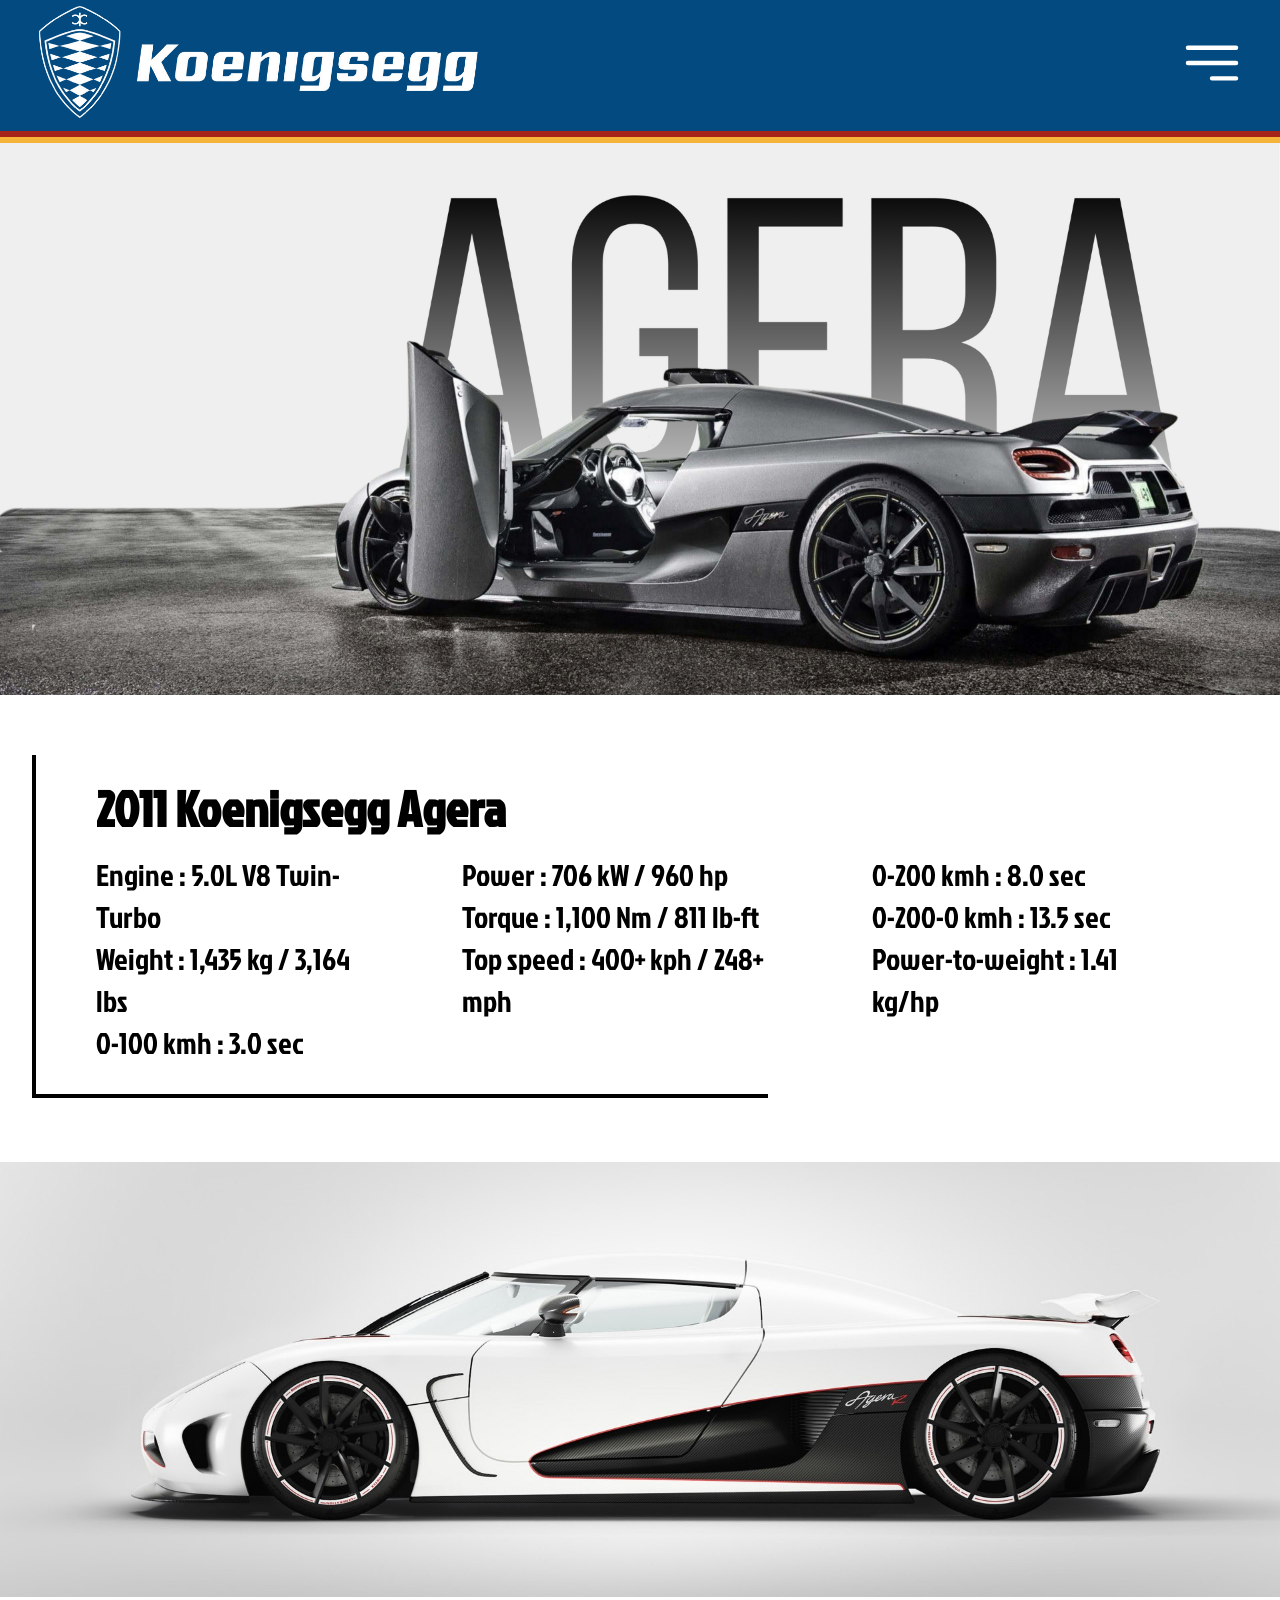
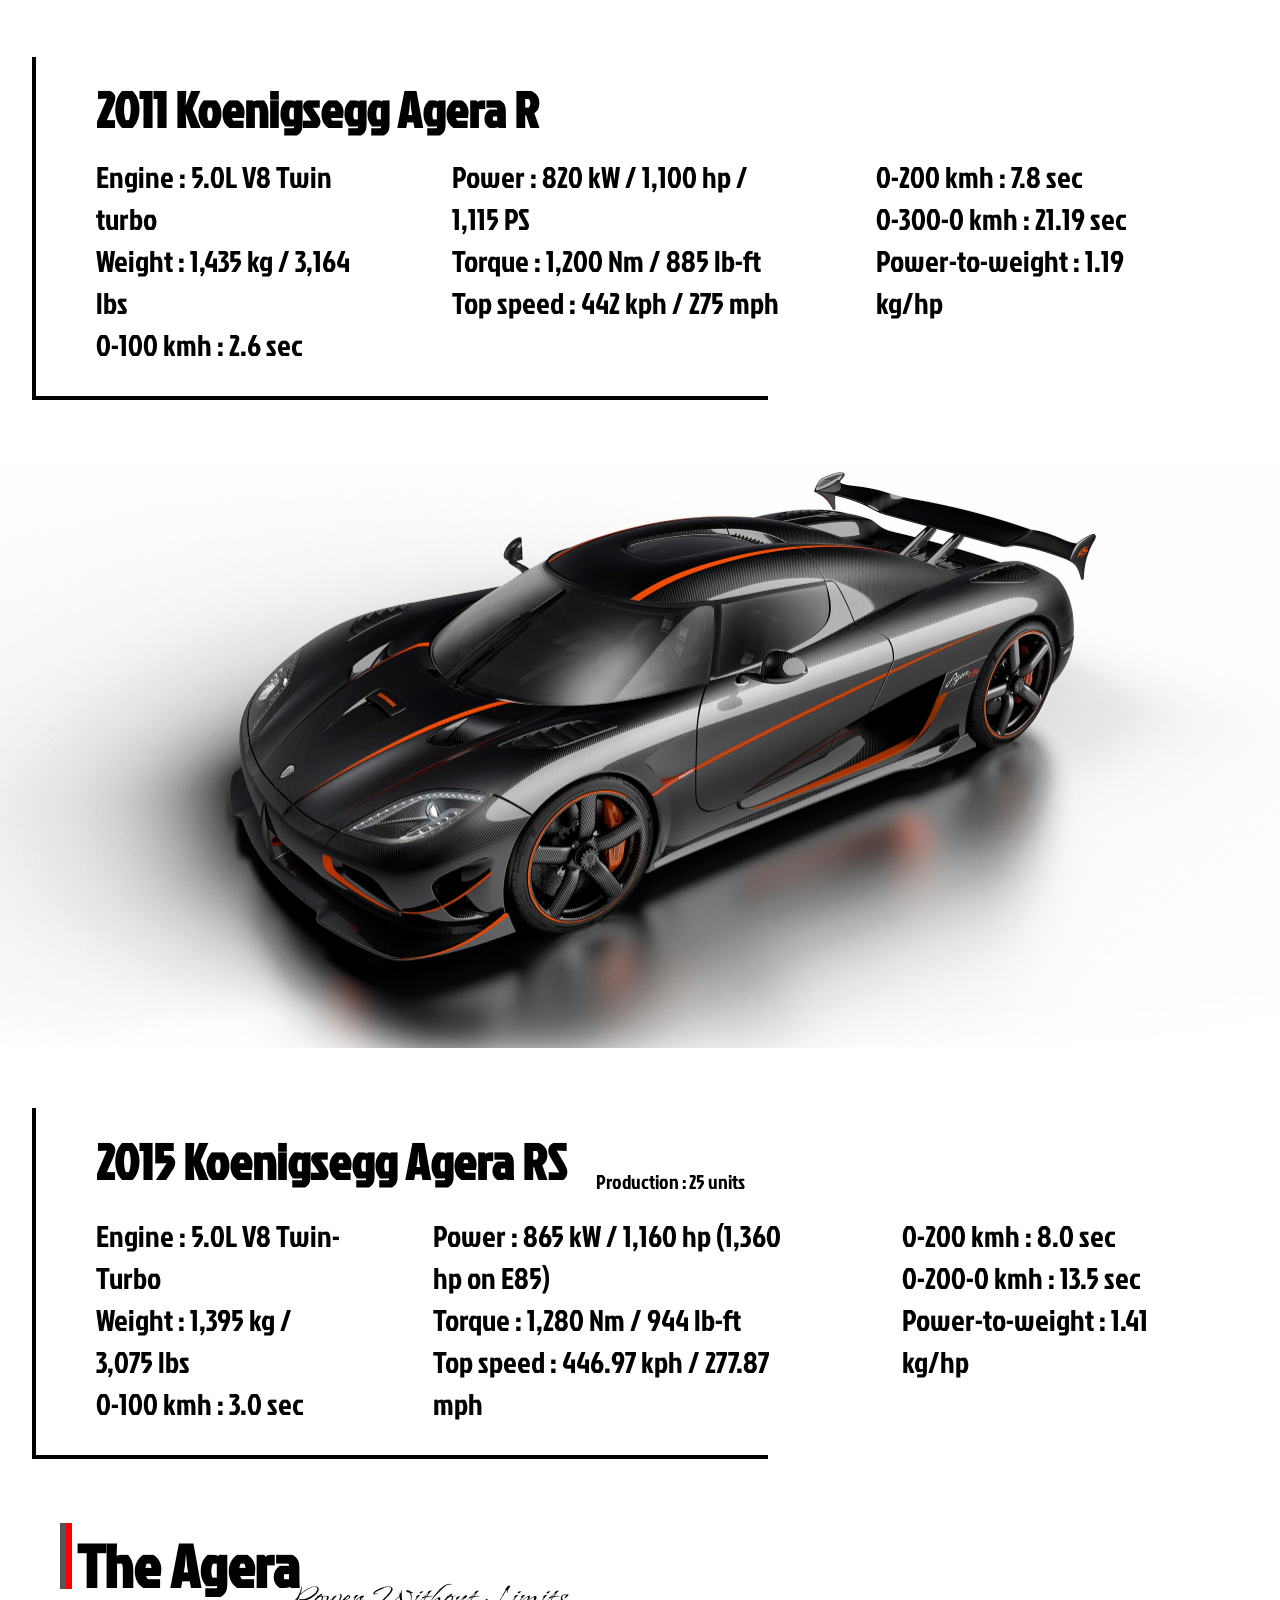
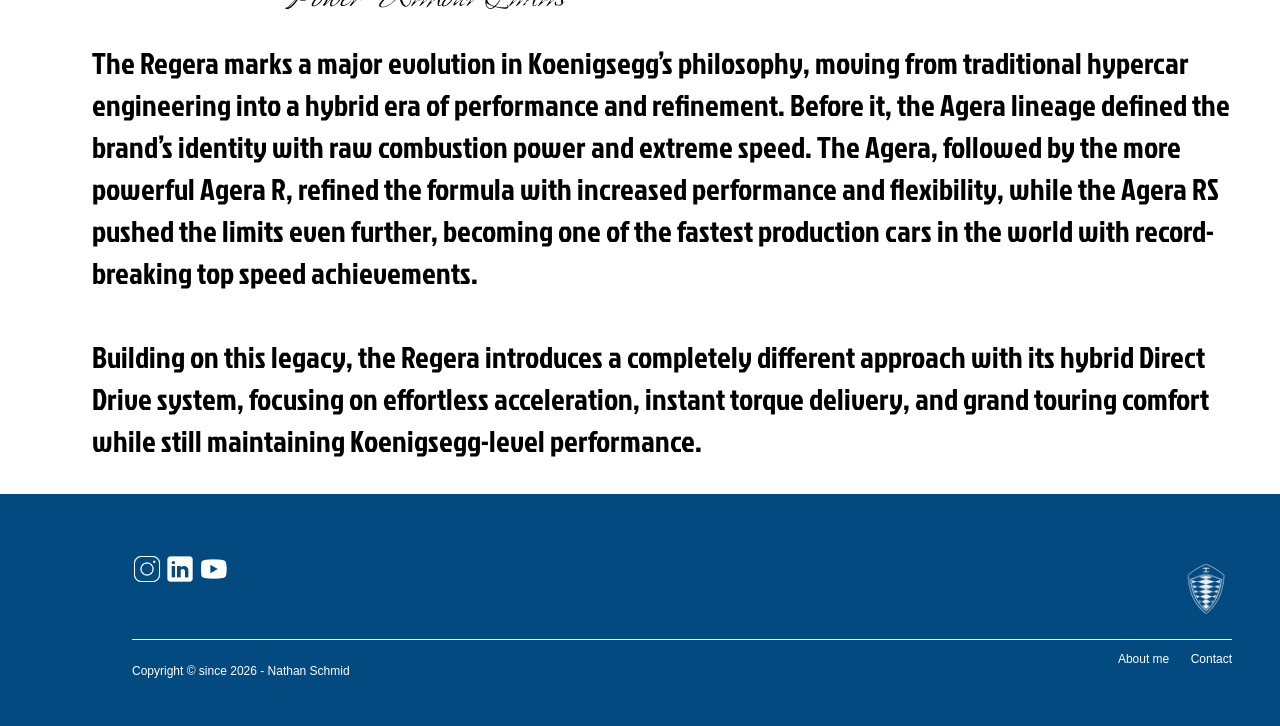
==== commit b745c57d: "code, media (css, image) upload and update some code" ====
--- a/agera.html
+++ b/agera.html
@@ -48,7 +48,6 @@
                 <ul class="apresderoulant">
                     <li><a href="brand.html">History</a></li>
                     <li><a href="contact.html">Contact</a></li>
-                    <li><a href="me.html">About me</a></li>
                 </ul>
             </div>
            
@@ -175,7 +174,7 @@
             <div>
                 <a href="https://www.instagram.com/nthn.aa_?igsh=MWwzcHpuMXV5NW5lZg%3D%3D&utm_source=qr"><img src="media/img/instagram.png" alt="instagram" width="30"></a>
                 <a href="https://www.linkedin.com/in/nathan-schmid-5030b23a5?utm_source=share&utm_campaign=share_via&utm_content=profile&utm_medium"><img src="media/img/linkedin.png" alt="linkedin" width="30"></a>
-                <a href="https://www.youtube.com/@mamanyo-m2x"><img src="media/img/youtube.png" alt="youtube" width="30"></a>
+                <a href="https://www.youtube.com/watch?v=rBPCQQZN2wk"><img src="media/img/youtube.png" alt="youtube" width="30"></a>
             </div>
             <a href="index.html"><img src="media/img/Koenigsegg-Logo.png" alt="logokoenigsegg" width="100"></a>
         </div>
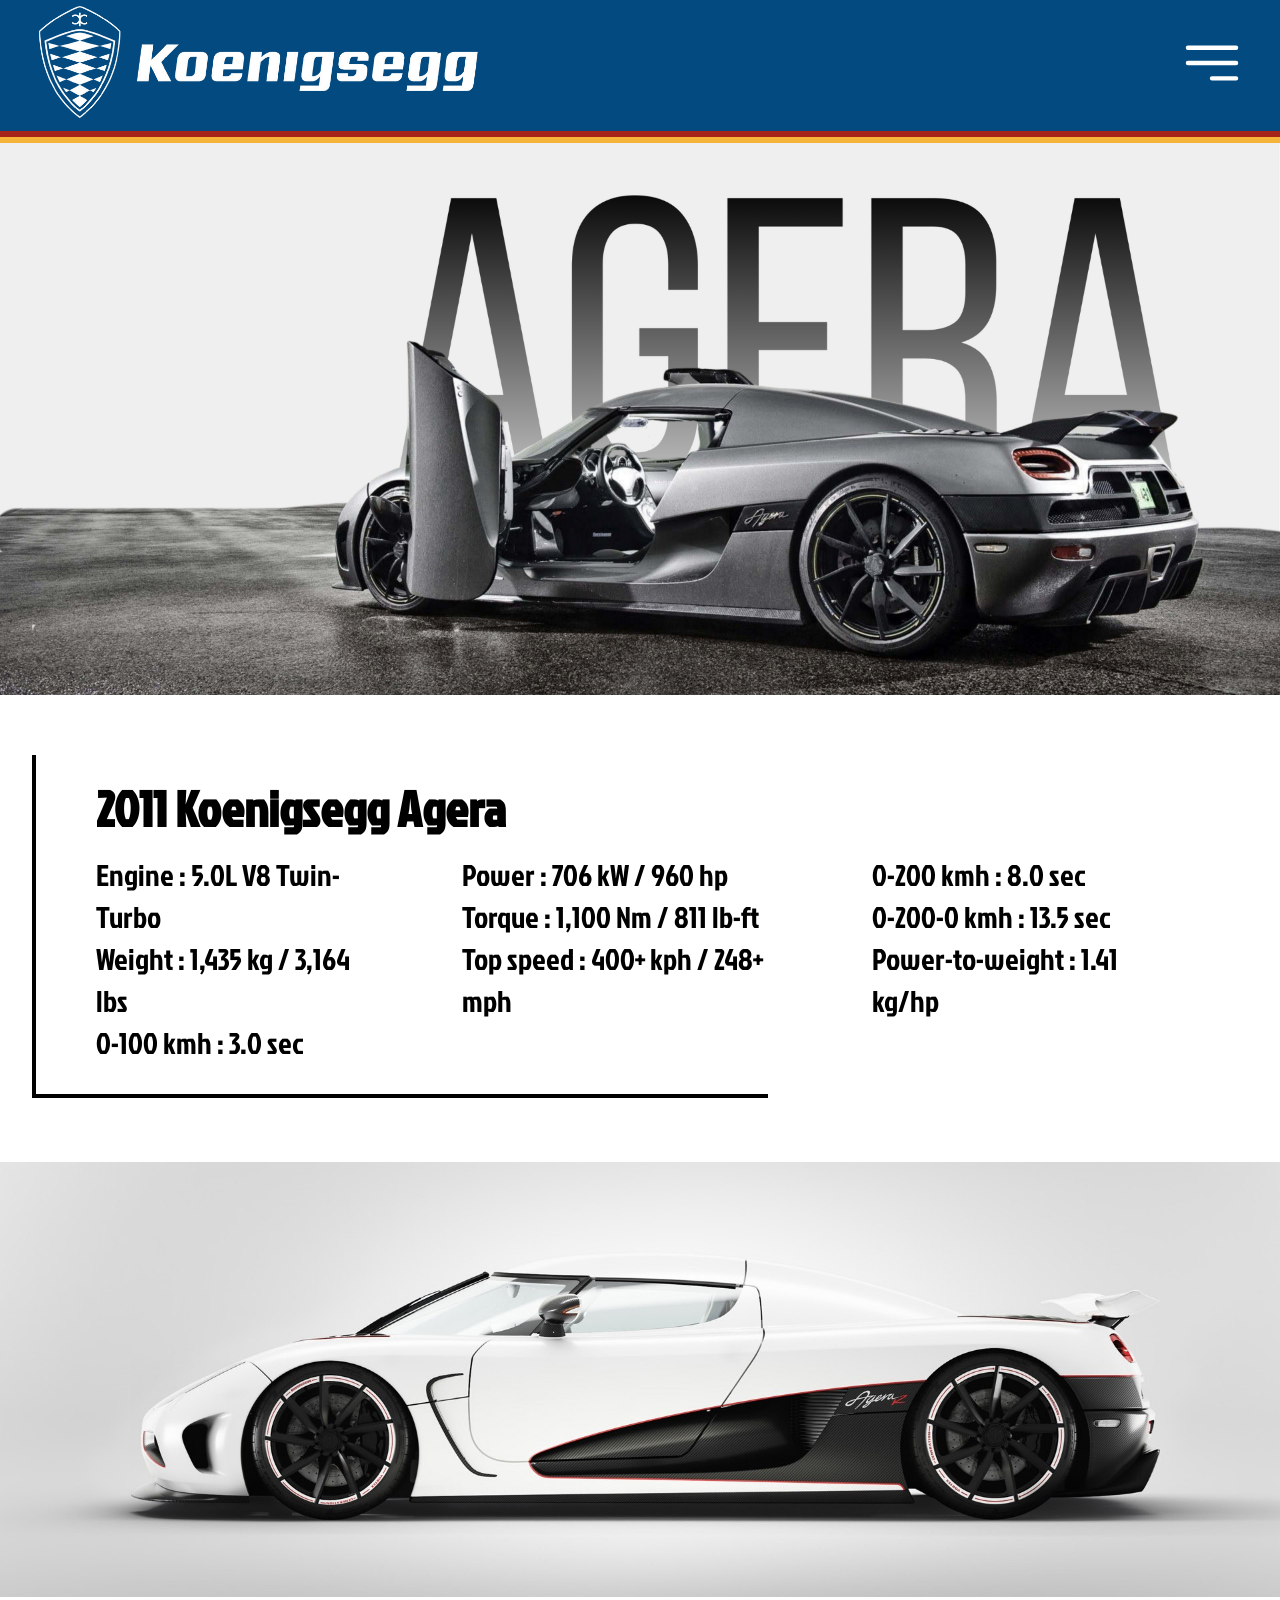
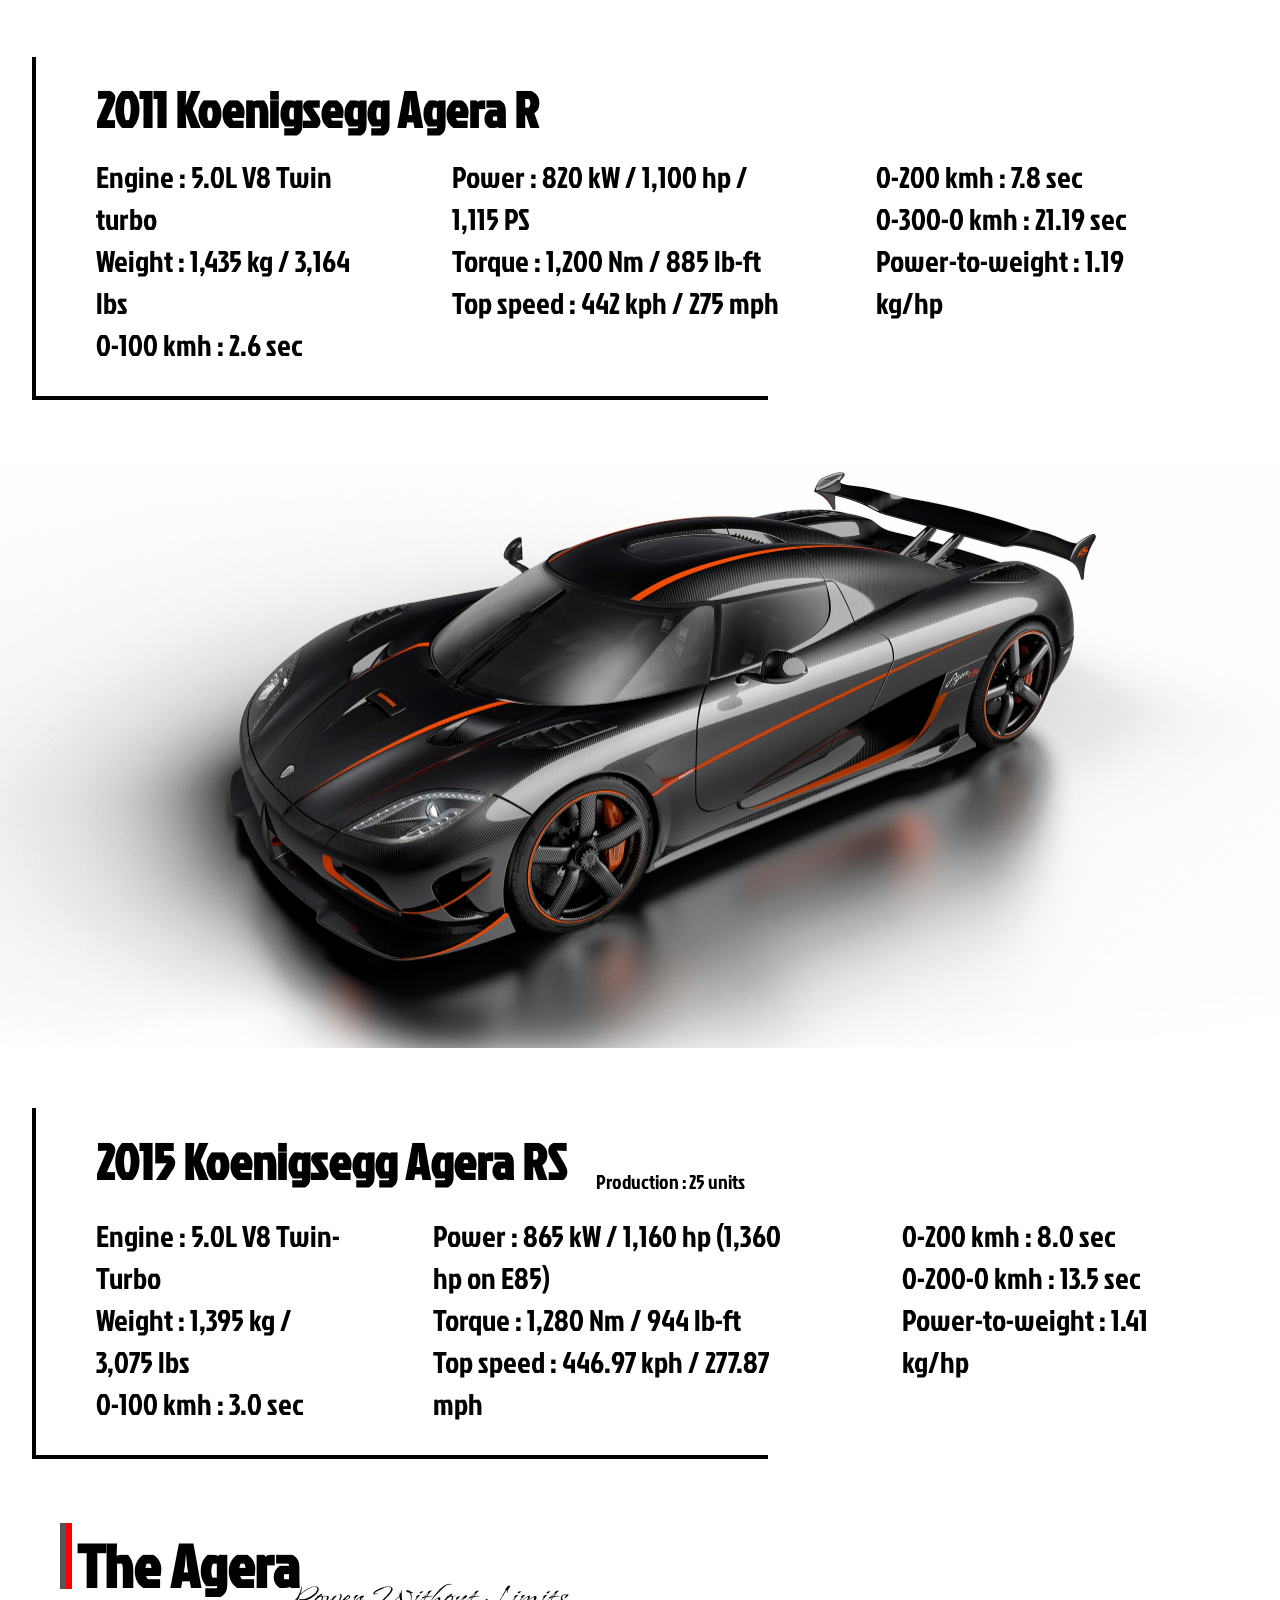
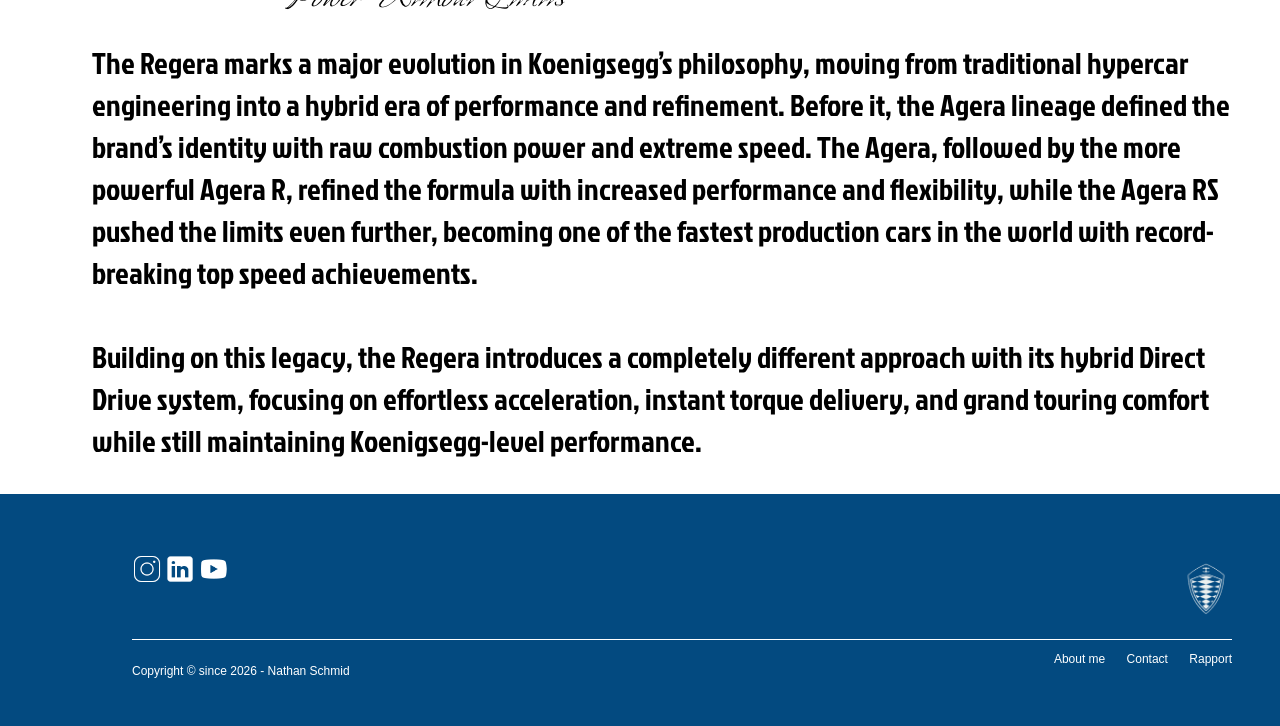
==== commit f379b4d2: "code (html, css) upload htlm and css" ====
--- a/agera.html
+++ b/agera.html
@@ -184,6 +184,7 @@
              <section>
                 <a href="me.html">About me</a>
                 <a href="contact.html">Contact</a>
+                <a href="rapport.html">Rapport</a>
             </section>
         </div>
     </footer>
